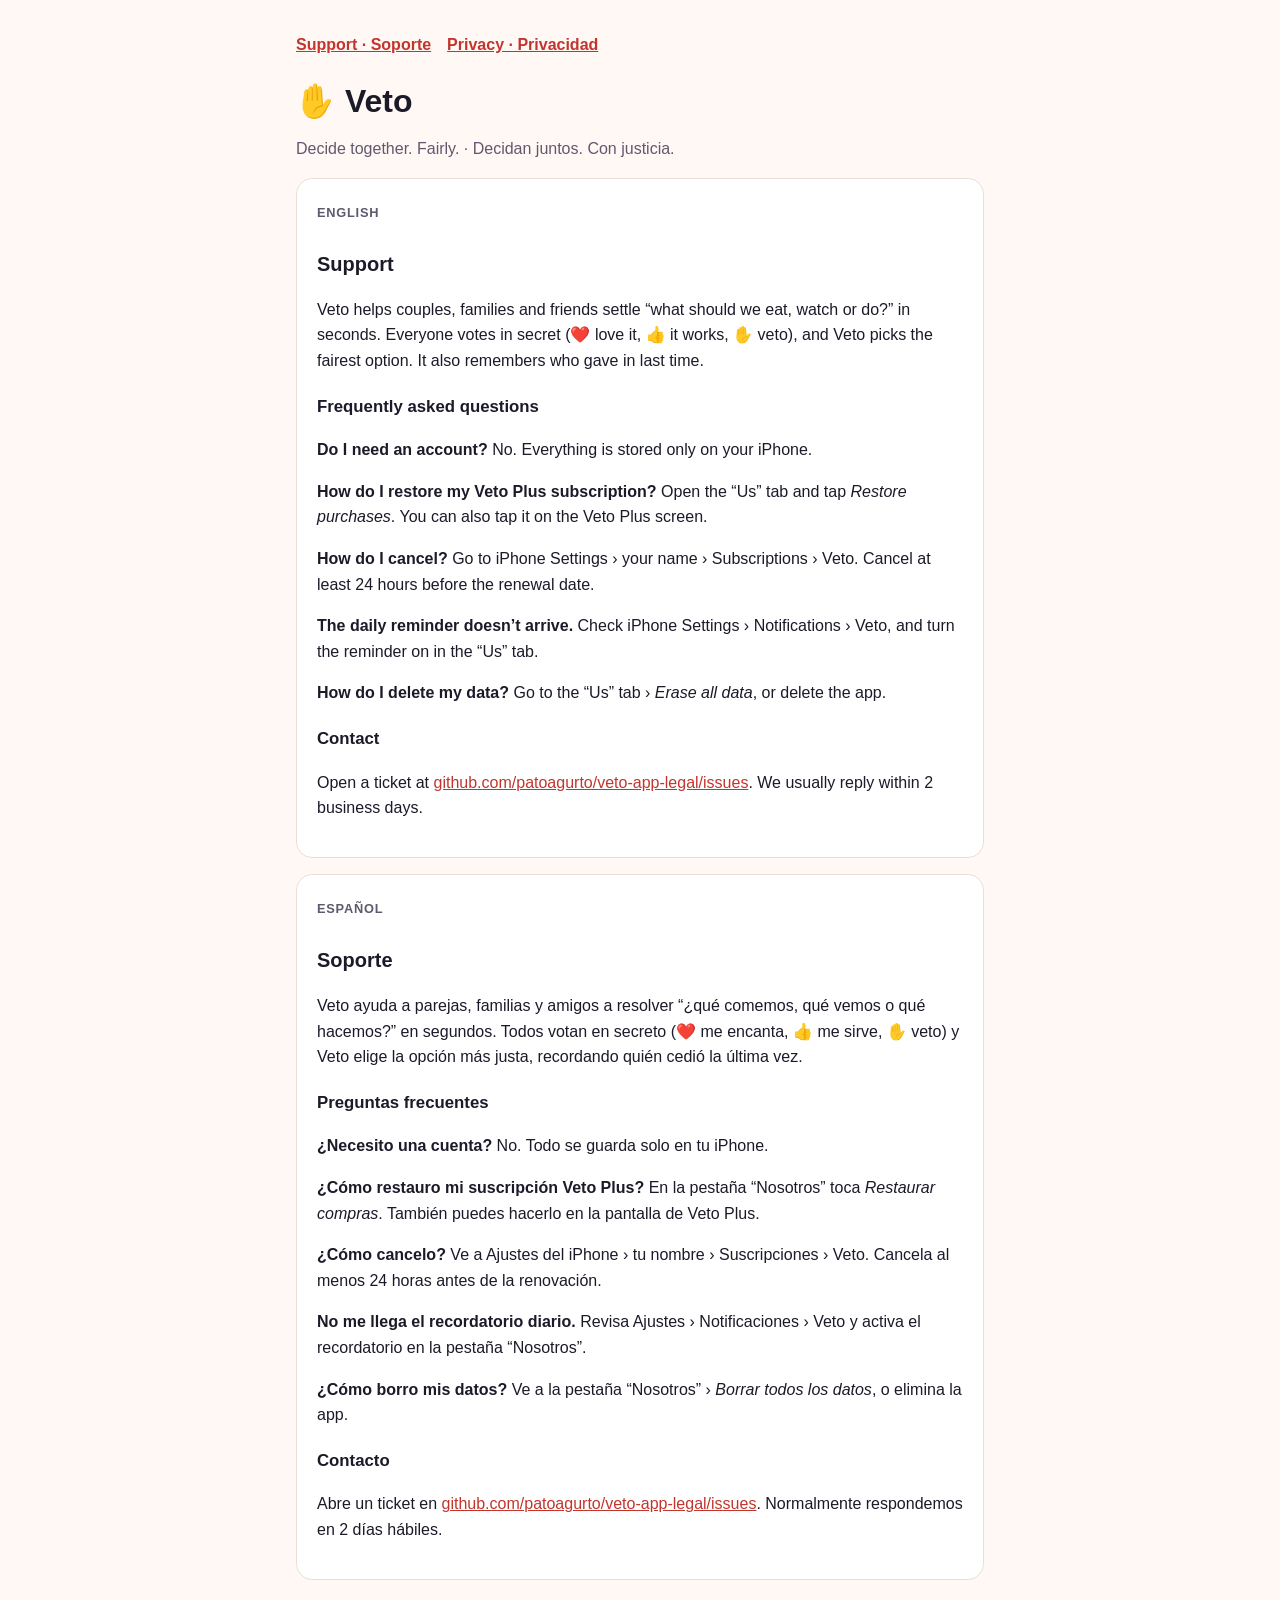
==== index.html @ 507276a8 "Support and privacy pages for Veto" ====
<!doctype html>
<html lang="en">
<head>
<meta charset="utf-8">
<meta name="viewport" content="width=device-width, initial-scale=1">
<title>Veto Support</title>
<meta name="description" content="Support for Veto, the app that helps couples, families and friends decide together, fairly.">
<link rel="stylesheet" href="style.css">
</head>
<body>
<main>
<nav><a href="./">Support · Soporte</a><a href="privacy.html">Privacy · Privacidad</a></nav>
<h1>✋ Veto</h1>
<p class="muted">Decide together. Fairly. · Decidan juntos. Con justicia.</p>

<section class="card" lang="en">
<span class="lang">English</span>
<h2>Support</h2>
<p>Veto helps couples, families and friends settle “what should we eat, watch or do?” in seconds. Everyone votes in secret (❤️ love it, 👍 it works, ✋ veto), and Veto picks the fairest option. It also remembers who gave in last time.</p>
<h3>Frequently asked questions</h3>
<p><strong>Do I need an account?</strong> No. Everything is stored only on your iPhone.</p>
<p><strong>How do I restore my Veto Plus subscription?</strong> Open the “Us” tab and tap <em>Restore purchases</em>. You can also tap it on the Veto Plus screen.</p>
<p><strong>How do I cancel?</strong> Go to iPhone Settings › your name › Subscriptions › Veto. Cancel at least 24 hours before the renewal date.</p>
<p><strong>The daily reminder doesn’t arrive.</strong> Check iPhone Settings › Notifications › Veto, and turn the reminder on in the “Us” tab.</p>
<p><strong>How do I delete my data?</strong> Go to the “Us” tab › <em>Erase all data</em>, or delete the app.</p>
<h3>Contact</h3>
<p>Open a ticket at <a href="https://github.com/patoagurto/veto-app-legal/issues">github.com/patoagurto/veto-app-legal/issues</a>. We usually reply within 2 business days.</p>
</section>

<section class="card" lang="es">
<span class="lang">Español</span>
<h2>Soporte</h2>
<p>Veto ayuda a parejas, familias y amigos a resolver “¿qué comemos, qué vemos o qué hacemos?” en segundos. Todos votan en secreto (❤️ me encanta, 👍 me sirve, ✋ veto) y Veto elige la opción más justa, recordando quién cedió la última vez.</p>
<h3>Preguntas frecuentes</h3>
<p><strong>¿Necesito una cuenta?</strong> No. Todo se guarda solo en tu iPhone.</p>
<p><strong>¿Cómo restauro mi suscripción Veto Plus?</strong> En la pestaña “Nosotros” toca <em>Restaurar compras</em>. También puedes hacerlo en la pantalla de Veto Plus.</p>
<p><strong>¿Cómo cancelo?</strong> Ve a Ajustes del iPhone › tu nombre › Suscripciones › Veto. Cancela al menos 24 horas antes de la renovación.</p>
<p><strong>No me llega el recordatorio diario.</strong> Revisa Ajustes › Notificaciones › Veto y activa el recordatorio en la pestaña “Nosotros”.</p>
<p><strong>¿Cómo borro mis datos?</strong> Ve a la pestaña “Nosotros” › <em>Borrar todos los datos</em>, o elimina la app.</p>
<h3>Contacto</h3>
<p>Abre un ticket en <a href="https://github.com/patoagurto/veto-app-legal/issues">github.com/patoagurto/veto-app-legal/issues</a>. Normalmente respondemos en 2 días hábiles.</p>
</section>
</main>
</body>
</html>
---- style.css ----
:root { --bg:#FFF8F4; --text:#1C1A29; --muted:#5E5A6E; --card:#fff; --border:#E9DFD8; --accent:#C2352D; }
@media (prefers-color-scheme: dark) { :root { --bg:#14121F; --text:#F5F2FF; --muted:#B4AEC9; --card:#1F1C2E; --border:#36314F; --accent:#FF6B5E; } }
* { box-sizing: border-box; }
body { margin:0; background:var(--bg); color:var(--text); font:16px/1.6 -apple-system, BlinkMacSystemFont, "Segoe UI", Roboto, sans-serif; }
main { max-width: 720px; margin: 0 auto; padding: 32px 16px 64px; }
h1 { font-size: 2rem; margin: 0 0 4px; line-height: 1.2; }
h2 { margin-top: 1.5rem; font-size: 1.25rem; }
h3 { margin-top: 1.25rem; font-size: 1.05rem; }
.card { background:var(--card); border:1px solid var(--border); border-radius:16px; padding:20px; margin:16px 0; }
.muted { color: var(--muted); }
a { color: var(--accent); }
nav { margin-bottom: 24px; }
nav a { margin-right: 16px; font-weight: 600; }
.lang { display:inline-block; font-size:.8rem; font-weight:700; letter-spacing:.06em; text-transform:uppercase; color:var(--muted); }
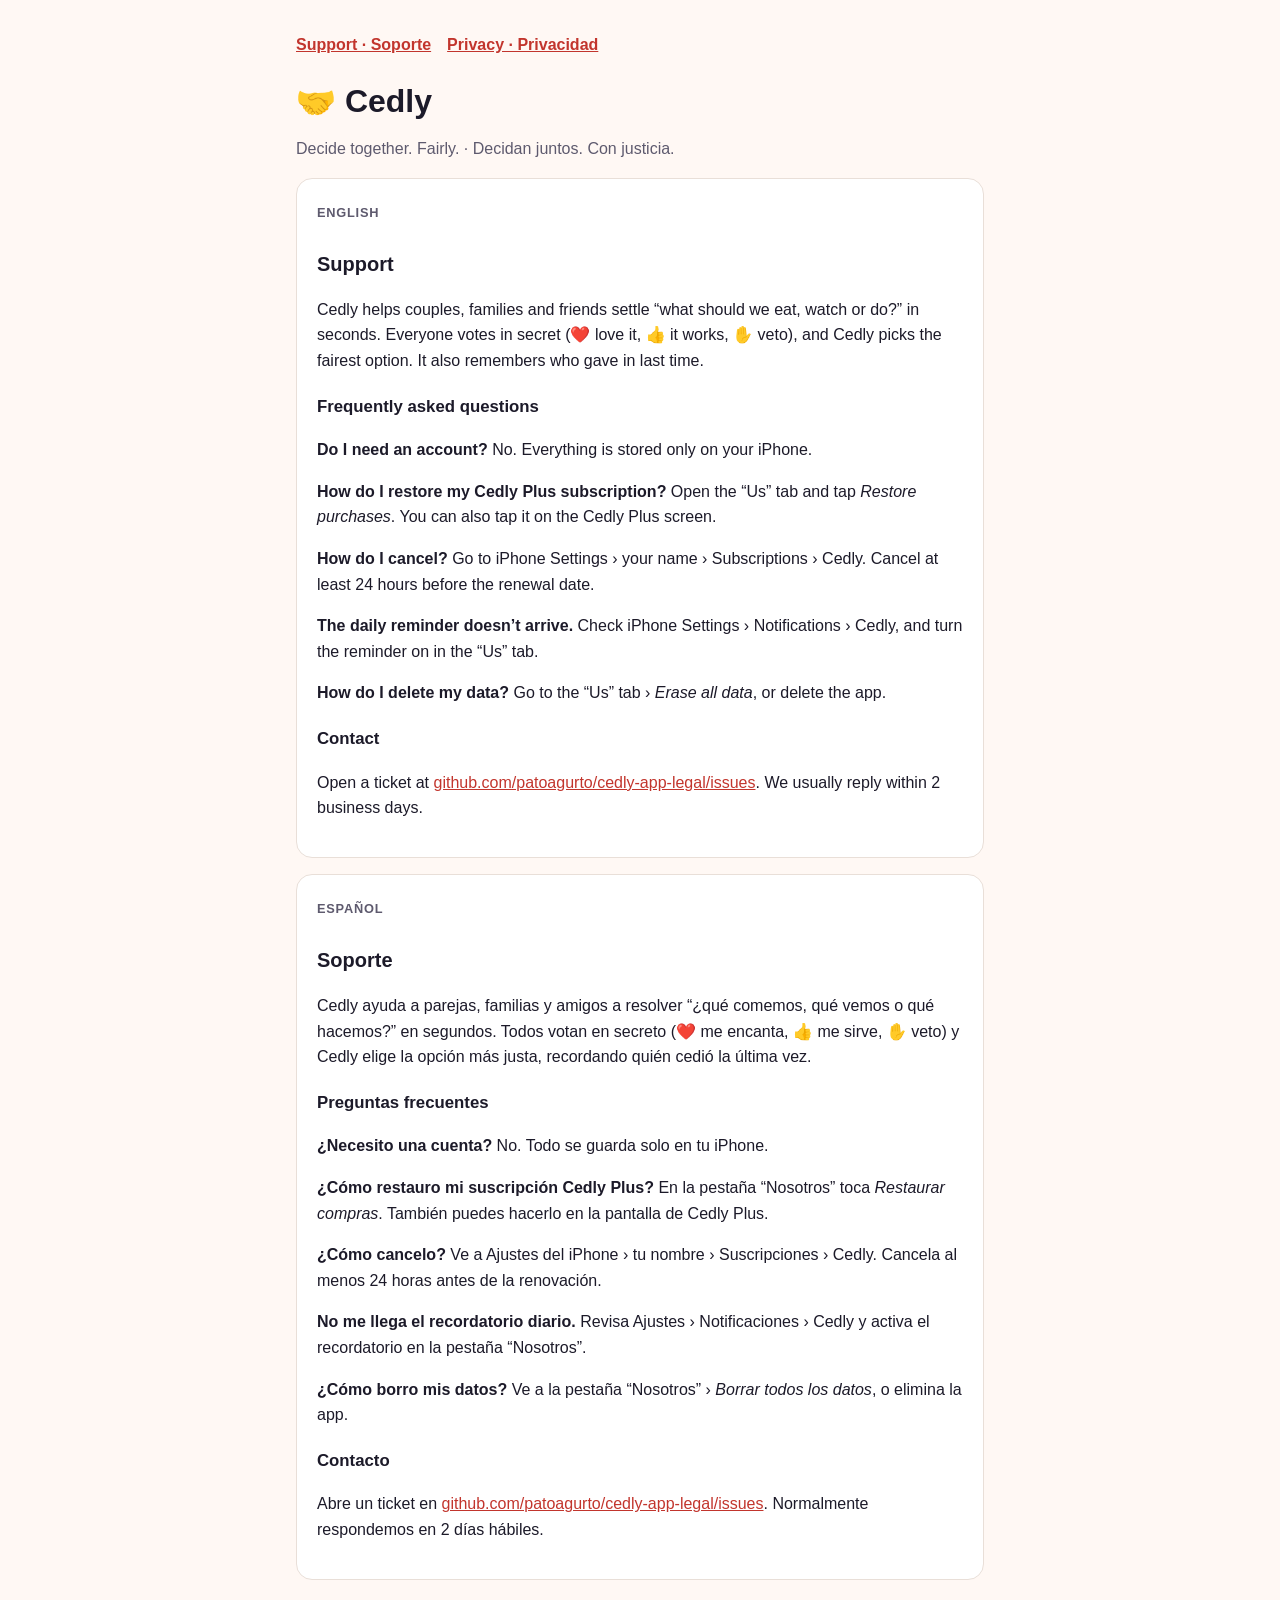
==== commit 9ada3779: "Rename Veto to Cedly: support and privacy pages Co-Authored-By: Claude Sonnet 5.5 <noreply@anthropic" ====
--- a/index.html
+++ b/index.html
@@ -3,42 +3,42 @@
 <head>
 <meta charset="utf-8">
 <meta name="viewport" content="width=device-width, initial-scale=1">
-<title>Veto Support</title>
-<meta name="description" content="Support for Veto, the app that helps couples, families and friends decide together, fairly.">
+<title>Cedly Support</title>
+<meta name="description" content="Support for Cedly, the app that helps couples, families and friends decide together, fairly.">
 <link rel="stylesheet" href="style.css">
 </head>
 <body>
 <main>
 <nav><a href="./">Support · Soporte</a><a href="privacy.html">Privacy · Privacidad</a></nav>
-<h1>✋ Veto</h1>
+<h1>🤝 Cedly</h1>
 <p class="muted">Decide together. Fairly. · Decidan juntos. Con justicia.</p>
 
 <section class="card" lang="en">
 <span class="lang">English</span>
 <h2>Support</h2>
-<p>Veto helps couples, families and friends settle “what should we eat, watch or do?” in seconds. Everyone votes in secret (❤️ love it, 👍 it works, ✋ veto), and Veto picks the fairest option. It also remembers who gave in last time.</p>
+<p>Cedly helps couples, families and friends settle “what should we eat, watch or do?” in seconds. Everyone votes in secret (❤️ love it, 👍 it works, ✋ veto), and Cedly picks the fairest option. It also remembers who gave in last time.</p>
 <h3>Frequently asked questions</h3>
 <p><strong>Do I need an account?</strong> No. Everything is stored only on your iPhone.</p>
-<p><strong>How do I restore my Veto Plus subscription?</strong> Open the “Us” tab and tap <em>Restore purchases</em>. You can also tap it on the Veto Plus screen.</p>
-<p><strong>How do I cancel?</strong> Go to iPhone Settings › your name › Subscriptions › Veto. Cancel at least 24 hours before the renewal date.</p>
-<p><strong>The daily reminder doesn’t arrive.</strong> Check iPhone Settings › Notifications › Veto, and turn the reminder on in the “Us” tab.</p>
+<p><strong>How do I restore my Cedly Plus subscription?</strong> Open the “Us” tab and tap <em>Restore purchases</em>. You can also tap it on the Cedly Plus screen.</p>
+<p><strong>How do I cancel?</strong> Go to iPhone Settings › your name › Subscriptions › Cedly. Cancel at least 24 hours before the renewal date.</p>
+<p><strong>The daily reminder doesn’t arrive.</strong> Check iPhone Settings › Notifications › Cedly, and turn the reminder on in the “Us” tab.</p>
 <p><strong>How do I delete my data?</strong> Go to the “Us” tab › <em>Erase all data</em>, or delete the app.</p>
 <h3>Contact</h3>
-<p>Open a ticket at <a href="https://github.com/patoagurto/veto-app-legal/issues">github.com/patoagurto/veto-app-legal/issues</a>. We usually reply within 2 business days.</p>
+<p>Open a ticket at <a href="https://github.com/patoagurto/cedly-app-legal/issues">github.com/patoagurto/cedly-app-legal/issues</a>. We usually reply within 2 business days.</p>
 </section>
 
 <section class="card" lang="es">
 <span class="lang">Español</span>
 <h2>Soporte</h2>
-<p>Veto ayuda a parejas, familias y amigos a resolver “¿qué comemos, qué vemos o qué hacemos?” en segundos. Todos votan en secreto (❤️ me encanta, 👍 me sirve, ✋ veto) y Veto elige la opción más justa, recordando quién cedió la última vez.</p>
+<p>Cedly ayuda a parejas, familias y amigos a resolver “¿qué comemos, qué vemos o qué hacemos?” en segundos. Todos votan en secreto (❤️ me encanta, 👍 me sirve, ✋ veto) y Cedly elige la opción más justa, recordando quién cedió la última vez.</p>
 <h3>Preguntas frecuentes</h3>
 <p><strong>¿Necesito una cuenta?</strong> No. Todo se guarda solo en tu iPhone.</p>
-<p><strong>¿Cómo restauro mi suscripción Veto Plus?</strong> En la pestaña “Nosotros” toca <em>Restaurar compras</em>. También puedes hacerlo en la pantalla de Veto Plus.</p>
-<p><strong>¿Cómo cancelo?</strong> Ve a Ajustes del iPhone › tu nombre › Suscripciones › Veto. Cancela al menos 24 horas antes de la renovación.</p>
-<p><strong>No me llega el recordatorio diario.</strong> Revisa Ajustes › Notificaciones › Veto y activa el recordatorio en la pestaña “Nosotros”.</p>
+<p><strong>¿Cómo restauro mi suscripción Cedly Plus?</strong> En la pestaña “Nosotros” toca <em>Restaurar compras</em>. También puedes hacerlo en la pantalla de Cedly Plus.</p>
+<p><strong>¿Cómo cancelo?</strong> Ve a Ajustes del iPhone › tu nombre › Suscripciones › Cedly. Cancela al menos 24 horas antes de la renovación.</p>
+<p><strong>No me llega el recordatorio diario.</strong> Revisa Ajustes › Notificaciones › Cedly y activa el recordatorio en la pestaña “Nosotros”.</p>
 <p><strong>¿Cómo borro mis datos?</strong> Ve a la pestaña “Nosotros” › <em>Borrar todos los datos</em>, o elimina la app.</p>
 <h3>Contacto</h3>
-<p>Abre un ticket en <a href="https://github.com/patoagurto/veto-app-legal/issues">github.com/patoagurto/veto-app-legal/issues</a>. Normalmente respondemos en 2 días hábiles.</p>
+<p>Abre un ticket en <a href="https://github.com/patoagurto/cedly-app-legal/issues">github.com/patoagurto/cedly-app-legal/issues</a>. Normalmente respondemos en 2 días hábiles.</p>
 </section>
 </main>
 </body>
